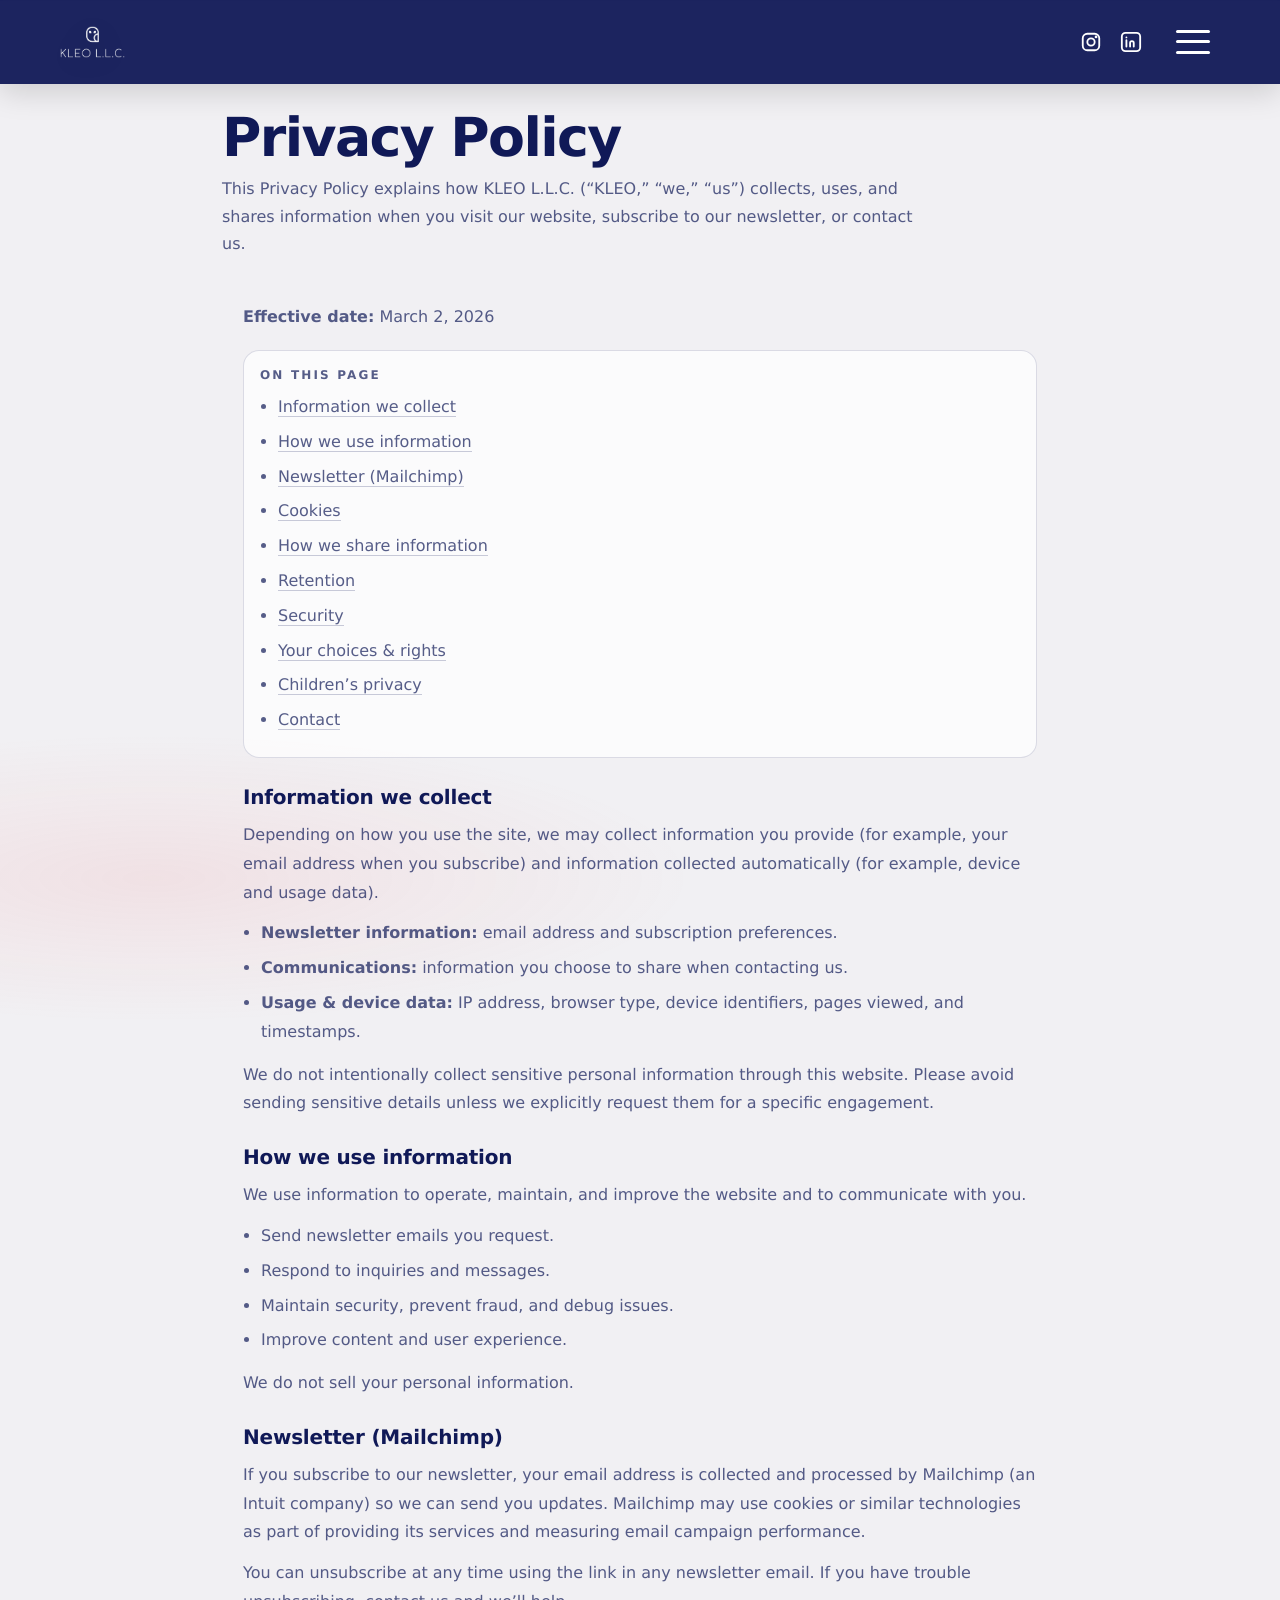
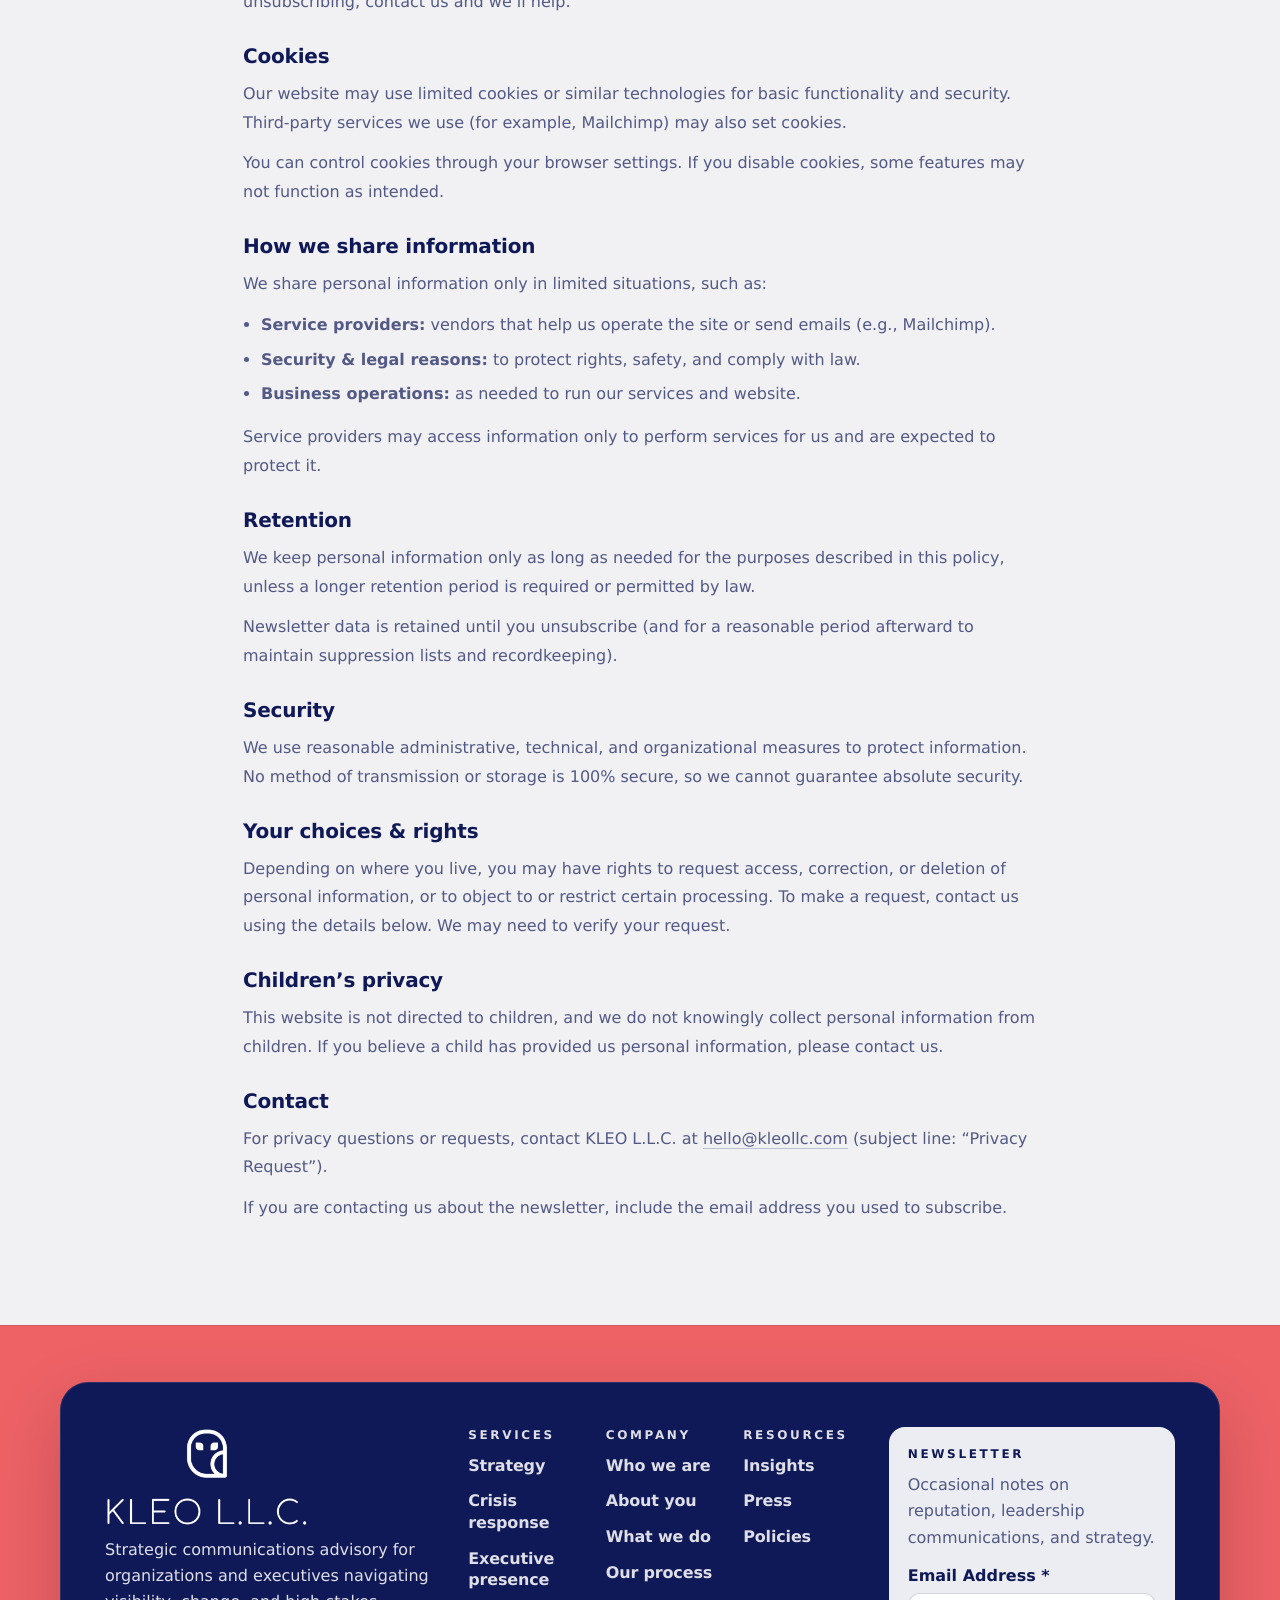
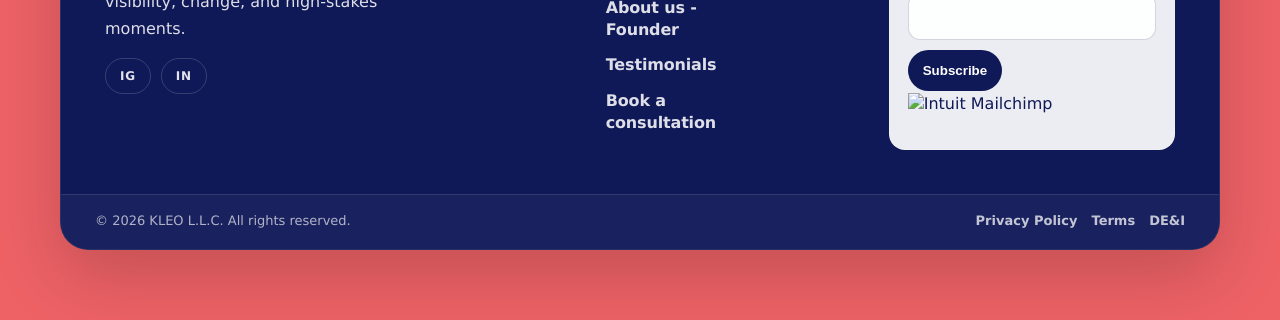
==== privacy-policy.html @ e2e744b9 "amny updates" ====
<!doctype html>
  <html lang="en">
    <head>
      <meta charset="utf-8" />
      <meta name="viewport" content="width=device-width, initial-scale=1" />

      <title>KLEO L.L.C.</title>

      <!-- Favicon / Icons -->
      <link rel="icon" type="image/x-icon" href="./img/favicon.ico" />
      <link rel="icon" type="image/png" sizes="96x96" href="./img/favicon-96x96.png" />
      <link rel="icon" type="image/svg+xml" href="./img/favicon.svg" />
      <link rel="apple-touch-icon" sizes="180x180" href="./img/apple-touch-icon.png" />
      <link rel="manifest" href="./img/site.webmanifest" />

      <!-- Theme -->
      <meta name="theme-color" content="#101957" />
      <meta name="apple-mobile-web-app-capable" content="yes" />
      <meta name="apple-mobile-web-app-status-bar-style" content="black-translucent" />

      <link rel="stylesheet" href="styles.css" />
    </head>

    <body class="legalPage">
      <a class="skip" href="#content">Skip to content</a>

      <!-- Top Bar -->
      <header class="siteHeader">
        <div class="container">
          <div class="bar">
            <!-- Left: Logo -->
            <a class="brand" href="#content" aria-label="Home">
              <img
                id="brandLogo"
                src="./img/logo-kleo-llc-wb.png"
                data-logo-top="./img/logo-kleo-llc-wb.png"
                data-logo-scrolled="./img/logo-kleo-llc-bw.png"
                alt="KLEO L.L.C."
                class="brandLogo"
              />
            </a>

            <!-- Right side -->
            <div class="headerRight">
              <!-- Social Icons -->
              <div class="socialIcons">
                <a
                  href="https://www.instagram.com/kleollc/"
                  target="_blank"
                  rel="noopener"
                  aria-label="Instagram"
                >
                  <svg viewBox="0 0 24 24" fill="none">
                    <rect x="3" y="3" width="18" height="18" rx="5" stroke="currentColor" stroke-width="2" />
                    <circle cx="12" cy="12" r="4" stroke="currentColor" stroke-width="2" />
                    <circle cx="17.5" cy="6.5" r="1.5" fill="currentColor" />
                  </svg>
                </a>

                <a
                  href="https://www.linkedin.com/in/vasiepapadopoulos"
                  target="_blank"
                  rel="noopener"
                  aria-label="LinkedIn"
                >
                  <svg viewBox="0 0 24 24" fill="none">
                    <rect x="2" y="2" width="20" height="20" rx="4" stroke="currentColor" stroke-width="2" />
                    <path
                      d="M7 10v7M7 7v.01M11 17v-4a2 2 0 014 0v4"
                      stroke="currentColor"
                      stroke-width="2"
                      stroke-linecap="round"
                      stroke-linejoin="round"
                    />
                  </svg>
                </a>
              </div>

              <!-- Hamburger -->
              <button
                class="menuBtn"
                id="openMenu"
                aria-label="Open menu"
                aria-haspopup="dialog"
                aria-controls="menuOverlay"
                aria-expanded="false"
              >
                <span class="burger" aria-hidden="true">
                  <span></span><span></span><span></span>
                </span>
              </button>
            </div>
          </div>
        </div>
      </header>

      <!-- Overlay Menu -->
      <div class="overlay" id="menuOverlay" role="dialog" aria-modal="true" aria-label="Menu">
        <div class="panel">
          <div class="panelTop">
            <div class="panelLabel">Navigate</div>
            <button class="closeBtn" id="closeMenu" aria-label="Close menu">&times;</button>
          </div>

          <nav class="menuGrid" aria-label="Overlay navigation">
            <a href="./index.html#who-we-are"><span>Who we are</span><span class="meta">01</span></a>
            <a href="./index.html#about-you"><span>About you</span><span class="meta">02</span></a>
            <a href="./index.html#what-we-do"><span>What we do</span><span class="meta">03</span></a>
            <a href="./index.html#our-process"><span>Our process</span><span class="meta">04</span></a>
            <a href="./index.html#about-us-founder"><span>About us - Founder</span><span class="meta">05</span></a>
            <a href="./index.html#testimonials"><span>Testimonials</span><span class="meta">06</span></a>
          </nav>
          <div class="menuLegal">
  <a href="./privacy-policy.html">Privacy Policy</a>
  <a href="./terms-of-service.html">Terms of Service</a>
</div>
        </div>
      </div>

      <main id="content">

<!-- =========================
     PRIVACY POLICY (drop-in section)
     Add this anywhere inside <main id="content">, ideally before </main>.
     Then set footer link to: href="#privacy"
     ========================= -->

<section class="band bandAlt" id="privacy" aria-label="Privacy Policy">
  <div class="container">
    <div class="bandHead">
      <div class="bandNum"></div>
      <div class="bandTitle">
        <h2>Privacy Policy</h2>
        <p>
          This Privacy Policy explains how KLEO L.L.C. (“KLEO,” “we,” “us”) collects, uses, and shares information
          when you visit our website, subscribe to our newsletter, or contact us.
        </p>
      </div>
    </div>

    <article class="policyPage" aria-label="Privacy Policy content">
      <p class="policyMeta">
        <strong>Effective date:</strong> <span id="privacyEffectiveDate">March 2, 2026</span>
      </p>

      <nav class="policyToc" aria-label="Privacy policy table of contents">
        <div class="pill">On this page</div>
        <ul>
          <li><a class="quietLink" href="#privacy-collect">Information we collect</a></li>
          <li><a class="quietLink" href="#privacy-use">How we use information</a></li>
          <li><a class="quietLink" href="#privacy-newsletter">Newsletter (Mailchimp)</a></li>
          <li><a class="quietLink" href="#privacy-cookies">Cookies</a></li>
          <li><a class="quietLink" href="#privacy-sharing">How we share information</a></li>
          <li><a class="quietLink" href="#privacy-retention">Retention</a></li>
          <li><a class="quietLink" href="#privacy-security">Security</a></li>
          <li><a class="quietLink" href="#privacy-rights">Your choices &amp; rights</a></li>
          <li><a class="quietLink" href="#privacy-children">Children’s privacy</a></li>
          <li><a class="quietLink" href="#privacy-contact">Contact</a></li>
        </ul>
      </nav>

      <h3 id="privacy-collect">Information we collect</h3>
      <p>
        Depending on how you use the site, we may collect information you provide (for example, your email address
        when you subscribe) and information collected automatically (for example, device and usage data).
      </p>
      <ul>
        <li><strong>Newsletter information:</strong> email address and subscription preferences.</li>
        <li><strong>Communications:</strong> information you choose to share when contacting us.</li>
        <li><strong>Usage &amp; device data:</strong> IP address, browser type, device identifiers, pages viewed, and timestamps.</li>
      </ul>
      <p>
        We do not intentionally collect sensitive personal information through this website. Please avoid sending
        sensitive details unless we explicitly request them for a specific engagement.
      </p>

      <h3 id="privacy-use">How we use information</h3>
      <p>We use information to operate, maintain, and improve the website and to communicate with you.</p>
      <ul>
        <li>Send newsletter emails you request.</li>
        <li>Respond to inquiries and messages.</li>
        <li>Maintain security, prevent fraud, and debug issues.</li>
        <li>Improve content and user experience.</li>
      </ul>
      <p>We do not sell your personal information.</p>

      <h3 id="privacy-newsletter">Newsletter (Mailchimp)</h3>
      <p>
        If you subscribe to our newsletter, your email address is collected and processed by Mailchimp (an Intuit company)
        so we can send you updates. Mailchimp may use cookies or similar technologies as part of providing its services
        and measuring email campaign performance.
      </p>
      <p>
        You can unsubscribe at any time using the link in any newsletter email. If you have trouble unsubscribing,
        contact us and we’ll help.
      </p>

      <h3 id="privacy-cookies">Cookies</h3>
      <p>
        Our website may use limited cookies or similar technologies for basic functionality and security. Third-party
        services we use (for example, Mailchimp) may also set cookies.
      </p>
      <p>
        You can control cookies through your browser settings. If you disable cookies, some features may not function
        as intended.
      </p>

      <h3 id="privacy-sharing">How we share information</h3>
      <p>We share personal information only in limited situations, such as:</p>
      <ul>
        <li><strong>Service providers:</strong> vendors that help us operate the site or send emails (e.g., Mailchimp).</li>
        <li><strong>Security &amp; legal reasons:</strong> to protect rights, safety, and comply with law.</li>
        <li><strong>Business operations:</strong> as needed to run our services and website.</li>
      </ul>
      <p>
        Service providers may access information only to perform services for us and are expected to protect it.
      </p>

      <h3 id="privacy-retention">Retention</h3>
      <p>
        We keep personal information only as long as needed for the purposes described in this policy, unless a longer
        retention period is required or permitted by law.
      </p>
      <p>
        Newsletter data is retained until you unsubscribe (and for a reasonable period afterward to maintain suppression
        lists and recordkeeping).
      </p>

      <h3 id="privacy-security">Security</h3>
      <p>
        We use reasonable administrative, technical, and organizational measures to protect information. No method of
        transmission or storage is 100% secure, so we cannot guarantee absolute security.
      </p>

      <h3 id="privacy-rights">Your choices &amp; rights</h3>
      <p>
        Depending on where you live, you may have rights to request access, correction, or deletion of personal
        information, or to object to or restrict certain processing. To make a request, contact us using the details
        below. We may need to verify your request.
      </p>

      <h3 id="privacy-children">Children’s privacy</h3>
      <p>
        This website is not directed to children, and we do not knowingly collect personal information from children.
        If you believe a child has provided us personal information, please contact us.
      </p>

      <h3 id="privacy-contact">Contact</h3>
      <p>
        For privacy questions or requests, contact KLEO L.L.C. at
        <a class="quietLink" href="mailto:hello@kleollc.com">hello@kleollc.com</a>
        (subject line: “Privacy Request”).
      </p>
      <p>
        If you are contacting us about the newsletter, include the email address you used to subscribe.
      </p>
    </article>
  </div>
</section>
      </main>

     <footer class="siteFooter siteFooterNew" aria-label="Footer">
    <div class="container footerShell">
      <div class="footerTop">
        <!-- Brand / About -->
        <div class="footerBrand">
          <div class="footerMark">
            <img style="max-height: 100px;" src="./img/logo-kleo-llc-wb.png">
          </div>
          <p class="footerAbout">
            Strategic communications advisory for organizations and executives navigating visibility, change,
            and high-stakes moments.
          </p>

          <div class="footerSocial" aria-label="Social links">
            <a href="https://www.instagram.com/kleollc/" target="_blank" rel="noopener" aria-label="Instagram">
              IG
            </a>
            <a href="https://www.linkedin.com/in/vasiepapadopoulos" target="_blank" rel="noopener" aria-label="LinkedIn">
              IN
            </a>
          </div>
        </div>

        <!-- Link columns -->
        <nav class="footerCols" aria-label="Footer navigation">
          <div class="footerCol">
            <div class="footerColTitle">Services</div>
            <a href="#what-we-do">Strategy</a>
            <a href="#what-we-do">Crisis response</a>
            <a href="#what-we-do">Executive presence</a>
          </div>

          <div class="footerCol">
            <div class="footerColTitle">Company</div>
            <a href="#who-we-are">Who we are</a>
            <a href="#about-you">About you</a>
            <a href="#what-we-do">What we do</a>
            <a href="#our-process">Our process</a>
            <a href="#about-us-founder">About us - Founder</a>
            <a href="#testimonials">Testimonials</a>
            <a href="#book-a-consultation">Book a consultation</a>
          </div>

          <div class="footerCol">
            <div class="footerColTitle">Resources</div>
            <a href="#">Insights</a>
            <a href="#">Press</a>
            <a href="#">Policies</a>
          </div>
        </nav>

        <!-- Newsletter -->
        <div class="footerNewsletter">
          <div class="footerColTitle">Newsletter</div>
          <p class="footerAbout">
            Occasional notes on reputation, leadership communications, and strategy.
          </p>

          <div class="newsletterEmbed">
            <!-- Paste your Mailchimp embed form RIGHT HERE -->
            <!-- MAILCHIMP EMBED START -->
            <div id="mc_embed_shell">
        <link href="//cdn-images.mailchimp.com/embedcode/classic-061523.css" rel="stylesheet" type="text/css">
    <style type="text/css">
          #mc_embed_signup{background:#fff; clear:left; font:14px Helvetica,Arial,sans-serif; width: px;}
          /* Add your own Mailchimp form style overrides in your site stylesheet or in this style block.
            We recommend moving this block and the preceding CSS link to the HEAD of your HTML file. */
  </style>
  <div id="mc_embed_signup">
      <form action="https://aliveshoes.us1.list-manage.com/subscribe/post?u=969376007f9e0128163c1e479&amp;id=ffd4c5ef5f&amp;f_id=00dae3e4f0" method="post" id="mc-embedded-subscribe-form" name="mc-embedded-subscribe-form" class="validate" target="_self" novalidate="">
          <div id="mc_embed_signup_scroll">
              <div class="indicates-required"><span class="asterisk">*</span> indicates required</div>
              <div class="mc-field-group"><label for="mce-EMAIL">Email Address <span class="asterisk">*</span></label><input type="email" name="EMAIL" class="required email" id="mce-EMAIL" required="" value=""></div>
          <div id="mce-responses" class="clear foot">
              <div class="response" id="mce-error-response" style="display: none;"></div>
              <div class="response" id="mce-success-response" style="display: none;"></div>
          </div>
      <div aria-hidden="true" style="position: absolute; left: -5000px;">
          /* real people should not fill this in and expect good things - do not remove this or risk form bot signups */
          <input type="text" name="b_969376007f9e0128163c1e479_ffd4c5ef5f" tabindex="-1" value="">
      </div>
          <div class="optionalParent">
              <div class="clear foot">
                  <input type="submit" name="subscribe" id="mc-embedded-subscribe" class="button" value="Subscribe">
                  <p style="margin: 0px auto;"><a href="http://eepurl.com/jkFGnA" title="Mailchimp - email marketing made easy and fun"><span style="display: inline-block; background-color: transparent; border-radius: 4px;"><img class="refferal_badge" src="https://digitalasset.intuit.com/render/content/dam/intuit/mc-fe/en_us/images/intuit-mc-rewards-text-dark.svg" alt="Intuit Mailchimp" style="width: 220px; height: 40px; display: flex; padding: 2px 0px; justify-content: center; align-items: center;"></span></a></p>
              </div>
          </div>
      </div>
  </form>
  </div>
  </div>

            <!-- MAILCHIMP EMBED END -->
          </div>
        </div>
      </div>

      <!-- Bottom bar -->
      <div class="footerBottom">
        <div>© <span id="year"></span> KLEO L.L.C. All rights reserved.</div>

        <div class="footerBottomLinks" aria-label="Legal links">
          <a href="#">Privacy Policy</a>
          <a href="#">Terms</a>
          <a href="#">DE&amp;I</a>
        </div>
      </div>
    </div>
  </footer>

      <script src="script.js"></script>
    </body>
  </html>
---- styles.css ----
/* ======================================================
   KLEO — styles.css (fresh consolidated)
   ====================================================== */

/* ======================================================
   1) Design tokens / globals
   ====================================================== */

:root{
  --bg: #F9F8F8;
  --fg: #111111;
  --muted: rgba(16, 25, 87, .70);
  --hairline: rgba(16, 25, 87, .14);

  --accent: #EE6266;
  --ink: #101957;

  --max: 1160px;

  --gutter: clamp(18px, 5vw, 54px);
  --bandPadY: clamp(56px, 7vw, 120px);
  --heroPadY: clamp(68px, 9vw, 140px);

  --radius: 16px;
  --shadow: 0 18px 55px rgba(16,25,87,.10);
  --ease: cubic-bezier(.2,.9,.2,1);
}

*{ box-sizing:border-box; }
html, body { height:100%; }
html {
  scroll-behavior: smooth;
}

body{
  margin:0;
  background:var(--bg);
  color:var(--ink);
  font-family: Inter, system-ui, -apple-system, Segoe UI, Roboto, Arial, sans-serif;
  line-height:1.35;
  text-rendering: geometricPrecision;
}

/* Media / type defaults */
img{ max-width:100%; height:auto; display:block; }
a{ color:inherit; text-decoration:none; }
code{ font-family: ui-monospace, SFMono-Regular, Menlo, Monaco, Consolas, "Liberation Mono", "Courier New", monospace; }

/* Focus ring */
a:focus-visible, button:focus-visible{
  outline: 3px solid rgba(238, 98, 102, .55);
  outline-offset: 3px;
  border-radius: 12px;
}

.container{
  width:min(var(--max), 100% - (var(--gutter) * 2));
  margin-inline:auto;
}

/* Accessibility: skip link */
.skip{
  position:absolute; left:-999px; top:0;
  padding:10px 12px;
  background:var(--ink);
  color:#fff;
  border-radius:12px;
  z-index: 9999;
}
.skip:focus{ left: var(--gutter); top: var(--gutter); }

/* Page spacing safety */
body{ padding-top: 0 !important; }
main{ padding-top: 0 !important; }

/* ======================================================
   2) Header (transparent over hero → black on scroll)
   ====================================================== */

.siteHeader{
  position: fixed;
  top: 0;
  left: 0;
  width: 100%;
  z-index: 1000;

  background: rgba(0,0,0,0); /* fully transparent */
  backdrop-filter: none;
  -webkit-backdrop-filter: none;

  transition: background .3s ease, backdrop-filter .3s ease, box-shadow .3s ease;
}

.siteHeader.isScrolled{
  background: rgba(238,98,102,0.92);   /* slightly opaque */
  backdrop-filter: blur(8px);     /* subtle glass effect */
  -webkit-backdrop-filter: blur(8px);

  box-shadow: 0 8px 30px rgba(0,0,0,.25);
}

.siteHeader.isBlue {
  background: rgba(16,25,87,0.95); /* your ink blue */
  backdrop-filter: blur(6px);
  -webkit-backdrop-filter: blur(6px);
}

.siteHeader.isScrolled {
  background: rgba(238,98,102,0.92); /* coral */
}

.bar{
  display:flex;
  align-items:center;
  justify-content:space-between;
  gap:16px;
  padding: 20px 0;
  transition: padding .25s ease;
}
.siteHeader.isScrolled .bar{ padding: 14px 0; }

.brand{ display:flex; align-items:center; }

.brandLogo{
  height: 28px;
  width:auto;
  display:block;
  opacity:.95;
  transition: transform .2s ease, opacity .2s ease;
  filter: drop-shadow(0 6px 16px rgba(0,0,0,.35));
}
.brand:hover .brandLogo{ transform: scale(1.04); opacity:1; }

@media (min-width: 920px){
  .brandLogo{ height: 32px; }
}

.headerRight{
  display:flex;
  align-items:center;
  gap:24px;
}

.socialIcons{
  display:flex;
  align-items:center;
  gap:18px;
}
.socialIcons a{
  color:#fff;
  width:22px; height:22px;
  display:flex;
  align-items:center;
  justify-content:center;
  transition: opacity .2s ease, transform .2s ease;
}
.socialIcons svg{ width:100%; height:100%; }
.socialIcons a:hover{ opacity:.6; transform: translateY(-2px); }

.menuBtn{
  background:transparent;
  border:none;
  padding:10px;
  cursor:pointer;
  display:flex;
  align-items:center;
  justify-content:center;
}

.burger{
  width:34px;
  height:24px;
  position:relative;
}
.burger span{
  position:absolute;
  left:0;
  width:100%;
  height:3px;
  background:#fff;
  border-radius:3px;
  transition: all .3s ease;
}
.burger span:nth-child(1){ top:0; }
.burger span:nth-child(2){ top:10px; }
.burger span:nth-child(3){ bottom:0; }
.siteHeader.isScrolled .burger span{ background:#fff !important; }

/* Prevent any inner background bar appearing */
.siteHeader .container,
.siteHeader .bar{
  background: transparent !important;
}

/* ======================================================
   3) Overlay menu (full-screen + slide-in panel)
   ====================================================== */

.overlay{
  position: fixed;
  inset:0;
  z-index:2000;
  background: rgba(0,0,0,.4);
  opacity:0;
  pointer-events:none;
  transition: opacity .3s ease;
}
.overlay.open{
  opacity:1;
  pointer-events:auto;
}

.panel{
  position:absolute;
  top:0; right:0;
  height:100%;
  width:min(420px, 90vw);

  background:#101957;
  color:#fff;
  padding: 60px 40px;

  transform: translateX(100%);
  transition: transform .35s cubic-bezier(.77,0,.18,1);

  display:flex;
  flex-direction:column;
  gap:30px;
}
.overlay.open .panel{ transform: translateX(0); }

.panelTop{
  display:flex;
  align-items:center;
  justify-content:space-between;
}
.panelLabel{
  font-size:12px;
  letter-spacing:.22em;
  text-transform:uppercase;
  color: #EE6266
}

.closeBtn{
  background:none;
  border:none;
  color:#fff;
  font-size:48px;
  line-height:1;
  cursor:pointer;
  padding:0;
  margin:0;
  transition: opacity .2s ease, transform .2s ease;
}
.closeBtn:hover{ opacity:.6; transform: scale(1.05); }

.menuGrid{
  display:flex;
  flex-direction:column;
  gap:28px;
}
.menuGrid a{
  display:flex;
  justify-content:space-between;
  align-items:baseline;

  color:#fff;
  font-size:28px;
  font-weight:600;
  transition: opacity .2s ease, transform .2s ease;
}
.menuGrid a:hover{ opacity:.6; transform: translateX(6px); }

.menuGrid .meta{
  font-size:12px;
  font-weight:700;
  letter-spacing:.18em;
  text-transform:uppercase;
  color: rgba(255,255,255,.70);
}

/* ======================================================
   4) Hero (full-frame photo)
   ====================================================== */

.heroPhoto{
  position:relative;
  height:100vh;
  width:100%;
  overflow:hidden;
}

.heroPhotoImg{
  position:absolute;
  inset:0;
  width:100%;
  height:100%;
  object-fit:cover;
}

.heroPhotoOverlay{
  position:absolute;
  inset:0;
  background: rgba(0,0,0,.25);
}

.heroPhotoContent{
  position:absolute;
  inset:0;
  display:flex;
  align-items:center;
  justify-content:center;
  z-index:2;
}

.heroLogo{
  width: min(80vw, 900px);
  height:auto;
  display:block;
}

.scrollCue{
  position:absolute;
  left:50%;
  bottom: clamp(18px, 4vw, 34px);
  transform: translateX(-50%);
  z-index:3;
  width:40px;
  height:52px;
  border:1px solid rgba(255,255,255,.35);
  border-radius:999px;
  display:grid;
  place-items:center;
  background: rgba(0,0,0,.12);
  backdrop-filter: blur(8px);
}
.scrollCue span{
  width:6px;
  height:10px;
  border-radius:999px;
  background: rgba(255,255,255,.75);
  animation: cue 1.4s ease-in-out infinite;
}
@keyframes cue{
  0%,100%{ transform: translateY(-6px); opacity:.65; }
  50%{ transform: translateY(6px); opacity:1; }
}

/* ======================================================
   5) Sections / bands / typography helpers
   ====================================================== */

.pill{
  font-size:12px;
  letter-spacing:.18em;
  text-transform:uppercase;
  color: rgba(16,25,87,.70);
  font-weight:800;
}

.band{
  padding: var(--bandPadY) 0;
  border-top: 1px solid var(--hairline);
  background: var(--bg);
}

.bandAlt{
  background:
    radial-gradient(900px 240px at 12% 30%, rgba(238,98,102,.10), transparent 60%),
    rgba(16,25,87,.03);
}

.bandInk{
  background: var(--ink);
  color:#fff;
}
.bandInk .bandNum,
.bandInk .pill,
.bandInk .bandTitle p,
.bandInk .cardBody p{ color: rgba(255,255,255,.78); }
.bandInk .bandTitle h2,
.bandInk .cardBody h3,
.bandInk a{ color:#fff; }
.bandInk .card{
  background: rgba(255,255,255,.06);
  border-color: rgba(255,255,255,.18);
}
.bandInk .cardMedia{ background: rgba(255,255,255,.10); }
.bandInk .quietLink{ border-bottom-color: rgba(255,255,255,.25); }
.bandInk .quietLink:hover{ border-bottom-color: rgba(255,255,255,.55); }

.bandAccent{
  background: var(--accent);
  color: var(--ink);
}
.bandAccent .bandNum,
.bandAccent .pill,
.bandAccent .bandTitle p,
.bandAccent .cardBody p{ color: rgba(16,25,87,.78); }
.bandAccent .card{
  background: rgba(255,255,255,.66);
  border-color: rgba(16,25,87,.18);
}

.bandHead{
  display:grid;
  gap:14px;
  padding-bottom: clamp(18px, 3vw, 28px);
  border-bottom: 0;
}

.bandNum{
  font-size:12px;
  letter-spacing:.28em;
  text-transform:uppercase;
  color: var(--muted);
}

.bandTitle h2{ margin:0; }
.bandTitle p{
  margin: 10px 0 0;
  max-width: 70ch;
  color: var(--muted);
  font-size:16px;
  line-height:1.7;
}

.bandTitle > h2{
  font-size: clamp(34px, 4.2vw, 64px);
  line-height:1.02;
  letter-spacing:-.03em;
  color: var(--ink);
}
.bandTitle > h2 + h2{
  margin-top:12px;
  font-size: clamp(18px, 2.2vw, 28px);
  line-height:1.25;
  letter-spacing:-.02em;
  color: var(--muted);
}

/* ======================================================
   6) Cards / grids / links
   ====================================================== */

.grid{
  display:grid;
  gap: clamp(18px, 2.4vw, 28px);
}

.card{
  border:1px solid var(--hairline);
  border-radius: var(--radius);
  overflow:hidden;
  background: rgba(255,255,255,.70);
}

.cardMedia{
  aspect-ratio: 16 / 10;
  background: rgba(16,25,87,.06);
}
.cardMedia img{
  width:100%;
  height:100%;
  object-fit:cover;
  filter: saturate(.95) contrast(1.02);
}

.cardBody{
  padding: 20px 20px 22px;
  display:grid;
  gap:10px;
}
.cardBody h3{
  margin:0;
  font-size:18px;
  letter-spacing:-.01em;
  color: var(--ink);
}
.cardBody p{
  margin:0;
  color: var(--muted);
  line-height:1.65;
}

.textCard .cardBody{ padding:26px; }

.linkRow{
  margin-top:12px;
  display:flex;
  align-items:center;
  justify-content:space-between;
  gap:10px;
  font-weight:800;
  color: var(--ink);
}

.quietLink{
  color:inherit;
  border-bottom: 1px solid rgba(16,25,87,.22);
}
.quietLink:hover{ border-bottom-color: rgba(238,98,102,.85); }

/* ======================================================
   7) Horizontal strips (Services/Testimonial carousels)
   ====================================================== */

.strip{
  display:flex;
  gap: clamp(16px, 2.2vw, 24px);
  overflow:auto;
  padding: 6px 2px 14px;
  scroll-snap-type: x mandatory;
  -webkit-overflow-scrolling: touch;
}
.strip::-webkit-scrollbar{ height:10px; }
.strip::-webkit-scrollbar-thumb{ background: rgba(16,25,87,.20); border-radius:999px; }

.shot{
  flex: 0 0 min(84vw, 560px);
  scroll-snap-align:start;
  border:1px solid var(--hairline);
  border-radius:18px;
  overflow:hidden;
  background: rgba(255,255,255,.70);
}

/* ======================================================
   8) About-you “serve” blocks
   ====================================================== */

.serveBig{
  margin-top:22px;
  display:grid;
  gap:0;
  border-top: 1px solid rgba(16,25,87,.14);
}
.serveBigItem{
  display:grid;
  grid-template-columns: 60px 1fr;
  gap:22px;
  padding: 28px 0;
  border-bottom: 1px solid rgba(16,25,87,.14);
}
.serveBigNum{
  font-size:12px;
  font-weight:800;
  letter-spacing:.22em;
  color: var(--accent);
  padding-top:12px;
}
.serveBigText{
  font-size: clamp(20px, 2vw, 30px);
  font-weight:700;
  letter-spacing:-.02em;
  line-height:1.15;
  color: var(--ink);
  max-width:34ch;
}

/* ======================================================
   9) Image divider (full-bleed ~ 1 inch)
   ====================================================== */

.imageDivider{
  width:100%;
  height:96px;
  overflow:hidden;
  margin:0;
}
.imageDivider img{
  width:100%;
  height:100%;
  object-fit:cover;
  object-position:center;
  display:block;
}

/* ======================================================
   10) Services: pill tags + split layout
   ====================================================== */

.pillList{
  margin-top:18px;
  display:flex;
  flex-wrap:wrap;
  gap:12px;
}
.pillTag{
  display:inline-flex;
  align-items:center;
  justify-content:center;
  padding:10px 14px;
  border-radius:999px;
  font-size:13px;
  font-weight:700;
  letter-spacing:.02em;
  line-height:1;
  border:1px solid rgba(238,98,102,.55);
  background: rgba(255,255,255,.55);
  color: var(--ink);
  white-space: nowrap;
}
.pillTag:hover{ border-color: rgba(16,25,87,.16); }

@media (max-width: 640px){
  .pillTag{
    white-space: normal;
    line-height:1.3;
    text-align:center;
  }
}

.servicesSplit{
  display:grid;
  gap:28px;
  align-items:start;
  margin-top:18px;
}

/* Mobile: stack */
@media (max-width: 899px){
  .servicesSplit{ grid-template-columns: 1fr; }
  .servicesLeft{ position: static; }
}

/* Desktop: 1/3 + 2/3 */
@media (min-width: 900px){
  .servicesSplit{
    grid-template-columns: 1fr 2fr;
    gap:34px;
  }
  .servicesLeft{
    position: sticky;
    top:110px;
    align-self:start;
  }
}
.servicesTitle{
  font-size: inherit;
  line-height: inherit;
  letter-spacing: inherit;
}

/* Services: stop carousel once split layout begins */
@media (min-width: 900px){
  #what-we-do .strip{
    overflow: visible;
    scroll-snap-type: none;
  }
  #what-we-do .strip .shot{
    flex: 1 1 0;
    min-width: 0;
  }
}

/* ======================================================
   11) Founder card
   ====================================================== */

.founderCard{
  border:1px solid var(--hairline);
  border-radius: var(--radius);
  overflow:hidden;
  background: rgba(255,255,255,.70);
  display:grid;
}

.founderMedia{
  aspect-ratio: 4 / 3;
  background: rgba(16,25,87,.06);
}
.founderMedia img{
  width:100%;
  height:100%;
  object-fit:cover;
}

.founderBody{
  padding:26px;
  display:grid;
  gap:12px;
}
.founderName{
  margin:0;
  font-size:22px;
  letter-spacing:-.02em;
  color: var(--ink);
}
.founderBio{
  margin:0;
  color: var(--muted);
  line-height:1.7;
  max-width:70ch;
}
.founderPills{ margin-top:4px; }
.founderLinks{
  margin-top:8px;
  display:flex;
  gap:10px;
  flex-wrap:wrap;
  align-items:center;
  font-weight:800;
  color: var(--ink);
}

/* Desktop: media left, text right */
@media (min-width: 920px){
  .founderCard{
    grid-template-columns: 1fr 1.3fr;
    align-items:stretch;
  }
  .founderMedia{ aspect-ratio: auto; min-height: 100%; }
}

/* ======================================================
   12) Testimonials (responsive + arrows)
   ====================================================== */

#testimonials{
  background: var(--ink);
}
#testimonials .bandNum,
#testimonials h2{
  color: var(--accent);
}
#testimonials .bandTitle p{
  color: rgba(255,255,255,.78);
}

/* Card styling in dark section */
.tCard{ background: rgba(255,255,255,.92); }
.tQuote{
  margin:0;
  font-size:18px;
  line-height:1.7;
  color: rgba(16,25,87,.82);
}
.tMeta{
  margin-top:10px;
  padding-top:12px;
  border-top: 1px solid rgba(16,25,87,.12);
  display:grid;
  gap:2px;
}
.tName{
  font-weight:800;
  letter-spacing:-.01em;
  color: var(--ink);
}
.tRole{
  font-size:14px;
  color: var(--muted);
}

/* Wrapper with arrows */
.stripWrap{
  position:relative;
  display:grid;
  grid-template-columns: auto 1fr auto;
  gap:12px;
  align-items:center;
}

/* Buttons */
.stripBtn{
  width:44px;
  height:44px;
  border-radius:999px;
  border: 1px solid rgba(255,255,255,.18);
  background: rgba(255,255,255,.10);
  cursor:pointer;
  display:grid;
  place-items:center;
  box-shadow: 0 10px 24px rgba(0,0,0,.18);
}
.stripBtn span{
  font-size:28px;
  line-height:1;
  color: #fff;
  transform: translateY(-1px);
}
.stripBtn:hover{ opacity:.88; }

/* Mobile arrows slightly smaller */
@media (max-width: 640px){
  .stripWrap{ grid-template-columns: 40px 1fr 40px; gap:8px; }
  .stripBtn{ width:40px; height:40px; }
}

/* Responsive width control for the testimonial carousel itself */
#testimonials .strip{
  overflow: hidden;              /* arrows are primary nav; swipe still works on touch */
  scroll-snap-type: x mandatory;
  padding: 6px 2px 14px;
}
#testimonials .shot{
  scroll-snap-align: start;
  flex: 0 0 100%;
  max-width: 100%;
}

/* Tablet: 2 per view */
@media (min-width: 640px){
  #testimonials .shot{
    flex: 0 0 calc(50% - 12px);
    max-width: calc(50% - 12px);
  }
}

/* Desktop: 3 per view */
@media (min-width: 920px){
  #testimonials .shot{
    flex: 0 0 calc(33.333% - 16px);
    max-width: calc(33.333% - 16px);
  }
}

/* ======================================================
   13) Footer (Astra-like panel + Mailchimp)
   ====================================================== */

.siteFooterNew{
  padding: 56px 0 70px;
  background: var(--accent);
  border-top: 1px solid var(--hairline);
}

.footerShell{
  background: var(--ink);
  color: rgba(255,255,255,.86);
  border: 1px solid rgba(255,255,255,.10);
  border-radius: 28px;
  overflow:hidden;
  box-shadow: 0 26px 70px rgba(0,0,0,.18);
}

.footerTop{
  padding: clamp(28px, 4vw, 44px);
  display:grid;
  gap:26px;
}

.footerMark{
  font-weight:900;
  letter-spacing:-.03em;
  font-size: clamp(26px, 3.2vw, 42px);
  color:#fff;
}

.footerAbout{
  margin:10px 0 0;
  max-width:44ch;
  line-height:1.65;
}

/* Social pills */
.footerSocial{
  margin-top:16px;
  display:flex;
  gap:10px;
  flex-wrap:wrap;
}
.footerSocial a{
  display:inline-flex;
  align-items:center;
  justify-content:center;
  height:36px;
  padding:0 14px;
  border-radius:999px;
  border: 1px solid rgba(255,255,255,.16);
  color: rgba(255,255,255,.88);
  font-weight:800;
  letter-spacing:.06em;
  font-size:12px;
  transition: opacity .2s ease, transform .2s ease, border-color .2s ease;
}
.footerSocial a:hover{
  opacity:.85;
  transform: translateY(-1px);
  border-color: rgba(255,255,255,.26);
}

.footerCols{
  display:grid;
  gap:18px;
}
.footerCol{
  display:grid;
  gap:10px;
  align-content:start;
}
.footerColTitle{
  font-size:12px;
  letter-spacing:.22em;
  text-transform:uppercase;
  font-weight:800;
}
.footerCol a{
  font-weight:650;
  letter-spacing:-.01em;
  padding:2px 0;
  transition: opacity .2s ease, transform .2s ease;
}
.footerCol a:hover{
  opacity:.70;
  transform: translateX(3px);
}

/* Newsletter box in footer */
.footerNewsletter{
  border: 1px solid rgba(255,255,255,.14);
  border-radius: var(--radius);
  background: rgba(255,255,255,.92);
  color: var(--ink);
  padding: 18px;
}

/* In the light newsletter box, treat these as dark text */
.footerNewsletter .footerColTitle{ color: var(--ink); }
.footerNewsletter .footerAbout{ color: var(--muted); }

/* Mailchimp embed containment */
.footerNewsletter .newsletterEmbed{
  margin-top:14px;
}

/* Neutralize Mailchimp layout quirks inside footer */
.footerNewsletter #mc_embed_shell{ all: unset; }
.footerNewsletter #mc_embed_signup{
  width:100% !important;
  max-width:none !important;
  margin:0 !important;
  padding:0 !important;
  background: transparent !important;
  clear: none !important;
  font: inherit !important;
}
.footerNewsletter form{
  margin:0 !important;
}

/* Hide Mailchimp “required” helper + referral badge (optional) */
.footerNewsletter .indicates-required{ display:none; }
.footerNewsletter .refferal_badge{ display:none; }

/* Labels */
.footerNewsletter label{
  display:block;
  margin: 10px 0 6px;
  font-weight: 700;
  color: var(--ink);
}

/* Inputs */
.footerNewsletter input[type="email"],
.footerNewsletter input[type="text"],
.footerNewsletter input[type="name"]{
  width:100% !important;
  max-width:100% !important;
  box-sizing:border-box;
  padding: 12px 14px !important;
  border-radius: 12px !important;
  border: 1px solid rgba(16,25,87,.18) !important;
  background: rgba(255,255,255,.90) !important;
  font: inherit !important;
  color: var(--ink) !important;
}

/* Submit */
.footerNewsletter input[type="submit"],
.footerNewsletter button{
  margin-top:10px !important;
  padding: 12px 14px !important;
  border-radius: 999px !important;
  border: 1px solid rgba(16,25,87,.18) !important;
  background: var(--ink) !important;
  color: #fff !important;
  font-weight: 900 !important;
  cursor:pointer;
}
.footerNewsletter input[type="submit"]:hover,
.footerNewsletter button:hover{ opacity:.90; }

/* Ensure Mailchimp response text is visible */
.footerNewsletter #mce-error-response,
.footerNewsletter #mce-success-response{
  color: var(--ink) !important;
}

/* Bottom bar */
.footerBottom{
  padding: 18px clamp(22px, 3.5vw, 34px);
  border-top: 1px solid rgba(255,255,255,.10);
  background: rgba(255,255,255,.04);

  display:flex;
  flex-wrap:wrap;
  gap:10px 18px;
  align-items:center;
  justify-content:space-between;

  font-size:13px;
  color: rgba(255,255,255,.66);
}
.footerBottomLinks{
  display:flex;
  flex-wrap:wrap;
  gap:14px;
}
.footerBottomLinks a{
  color: rgba(255,255,255,.74);
  font-weight:750;
}
.footerBottomLinks a:hover{ opacity:.78; }

/* Footer responsive grid */
@media (min-width: 920px){
  .footerTop{
    grid-template-columns: 1.15fr 1.35fr 1fr;
    align-items:start;
    gap:34px;
  }
  .footerCols{
    grid-template-columns: repeat(3, minmax(0, 1fr));
    gap:26px;
  }
}

/* ======================================================
   14) Responsive layout upgrades (site-wide)
   ====================================================== */

@media (min-width: 920px){
  .bandHead{
    grid-template-columns: 140px 1fr;
    align-items:start;
    gap:22px;
  }
  .bandNum{
    font-size:13px;
    padding-top:6px;
  }

  .grid{ grid-template-columns: repeat(3, 1fr); }

  /* On desktop, strips become a clean row by default,
     EXCEPT testimonial carousel (#tStrip). */
  .strip:not(#tStrip){
    overflow: visible;
    scroll-snap-type: none;
  }
  .strip:not(#tStrip) .shot{
    flex: 1 1 0;
    min-width: 0;
  }
}

@media (max-width: 640px){
  .serveBigItem{
    grid-template-columns: 42px 1fr;
    gap:14px;
    padding: 22px 0;
  }
  .serveBigText{
    font-size:20px;
    max-width:100%;
  }
}

/* Reduce motion */
@media (prefers-reduced-motion: reduce){
  *{
    scroll-behavior:auto !important;
    transition:none !important;
    animation:none !important;
  }
  .scrollCue span{ animation:none !important; }
}

/* ======================================================
   15) Per-section overrides (IDs)
   ====================================================== */

/* Who we are: accent background */
#who-we-are{ background: var(--accent); }
#who-we-are .bandNum{ color: var(--ink); }

/* About you: darker band number */
#about-you .bandNum{ color: var(--ink); }

/* What we do: ink background + accent number/title */
#what-we-do{ background: var(--ink); }
#what-we-do .servicesTitle,
#what-we-do .bandNum{ color: var(--accent); }
#what-we-do .bandTitle > h2{ color: var(--accent); }

/* ======================================================
   What we do: responsive 3-column grid (not a carousel)
   ====================================================== */

#what-we-do .strip{
  display: grid;
  grid-template-columns: 1fr;     /* mobile: 1 column */
  gap: clamp(16px, 2.2vw, 24px);

  overflow: visible;             /* kill horizontal scroll */
  scroll-snap-type: none;
  padding: 0;                    /* optional: cleaner spacing */
}

/* Make cards behave like normal grid items */
#what-we-do .shot{
  flex: initial;
  width: 100%;
  min-width: 0;
}

/* tablet: 2 columns */
@media (min-width: 640px){
  #what-we-do .strip{
    grid-template-columns: repeat(2, minmax(0, 1fr));
  }
}

/* desktop: 3 columns */
@media (min-width: 920px){
  #what-we-do .strip{
    grid-template-columns: repeat(3, minmax(0, 1fr));
  }
}

/* ======================================================
   What we do: center the cards (remove split offset)
   ====================================================== */

/* Let the right side span full width for this section */
#what-we-do .servicesRight{
  grid-column: 1 / -1;
}

/* Hide the empty left spacer column in this section */
#what-we-do .servicesLeft{
  display: none;
}

/* Keep the split wrapper from forcing awkward spacing */
#what-we-do .servicesSplit{
  grid-template-columns: 1fr;   /* single column */
}

#what-we-do .strip{
  max-width: 1160px;  /* or 980px if you want tighter */
  margin: 0 auto;
}
/* ======================================================
   Trusted / Client Logos (improved sizing)
   ====================================================== */

.trustedBlock{
  margin-top: clamp(50px, 7vw, 90px);
  padding-top: 36px;
  border-top: 0;
  position: relative;
}

/* Coral fade line */
.trustedBlock::before{
  content:"";
  position:absolute;
  left:0;
  right:0;
  top:0;
  height:2px;

  background: linear-gradient(
    90deg,
    transparent 0%,
    rgba(238,98,102,.65) 20%,
    rgba(238,98,102,.9) 50%,
    rgba(238,98,102,.65) 80%,
    transparent 100%
  );
}

.trustedTitle{
  font-size: clamp(18px, 2vw, 26px);
  font-weight: 800;
  letter-spacing: .18em;
  text-transform: uppercase;
  color: var(--ink);
  margin-bottom: 42px;
}

/* Grid layout */
.trustedGrid{
  display: grid;
  grid-template-columns: repeat(2, 1fr);
  gap: 40px 48px;
  align-items: center;
}

/* Logo wrapper behavior */
.trustedGrid img{
  width: 100%;
  max-height: 70px;        /* INCREASED from 42px */
  object-fit: contain;
  margin: 0 auto;

  filter: grayscale(100%) contrast(1.05);
  opacity: .85;

  transition: transform .25s ease, opacity .25s ease;
}

.trustedGrid img:hover{
  opacity: 1;
  transform: scale(1.06);
}

/* Tablet */
@media (min-width: 640px){
  .trustedGrid{
    grid-template-columns: repeat(3, 1fr);
  }

  .trustedGrid img{
    max-height: 80px;
  }
}

/* Desktop */
@media (min-width: 920px){
  .trustedGrid{
    grid-template-columns: repeat(4, 1fr);  /* 4 instead of 7 → bigger presence */
  }

  .trustedGrid img{
    max-height: 90px;
  }
}

section {
  scroll-margin-top: 50px; /* match header height */
}

/* ======================================================
   Policies: top-down stack (Privacy / Terms / DE&I)
   ====================================================== */
/* ======================================================
   Policy pages: standard top-down typography
   ====================================================== */

.policyPage{
  max-width: 78ch;
  margin: 18px auto 0;   /* centers horizontally */
  color: var(--ink);
}

.policyMeta{
  margin: 0 0 16px;
  color: var(--muted);
  line-height: 1.7;
}

.policyPage h3{
  margin: 26px 0 10px;
  font-size: 20px;
  letter-spacing: -0.01em;
  color: var(--ink);
}

.policyPage p{
  margin: 0 0 12px;
  color: var(--muted);
  line-height: 1.8;
  font-size: 16px;
}

.policyPage ul{
  margin: 10px 0 14px;
  padding-left: 18px;
  color: var(--muted);
  line-height: 1.8;
}

.policyPage li{
  margin: 6px 0;
}

/* Optional TOC */
.policyToc{
  margin: 18px 0 22px;
  padding: 16px 16px;
  border: 1px solid var(--hairline);
  border-radius: var(--radius);
  background: rgba(255,255,255,.70);
}

.policyToc ul{
  margin: 10px 0 0;
  padding-left: 18px;
}

.policyToc li{
  margin: 6px 0;
}

/* ======================================================
   Legal pages: force blue header at top
   ====================================================== */

body.legalPage .siteHeader{
  background: rgba(16,25,87,0.95);
  backdrop-filter: blur(6px);
  -webkit-backdrop-filter: blur(6px);
  box-shadow: 0 8px 30px rgba(0,0,0,.15);
}

/* Ensure burger + icons stay white */
body.legalPage .burger span{
  background:#fff;
}

/* Ensure burger + icons stay white */
body.legalPage .bandHead{
  padding-top: 20px;
}

/* ======================================================
   Overlay Menu – Legal Links
   ====================================================== */

.menuLegal{
  margin-top: auto;             /* pushes to bottom */
  padding-top: 40px;
  border-top: 1px solid rgba(255,255,255,.15);

  display: flex;
  gap: 18px;
  flex-wrap: wrap;

  font-size: 12px;
  letter-spacing: .08em;
  text-transform: uppercase;
}

.menuLegal a{
  color: rgba(255,255,255,.65);
  transition: opacity .2s ease, transform .2s ease;
}

.menuLegal a:hover{
  opacity: .85;
  transform: translateX(3px);
}
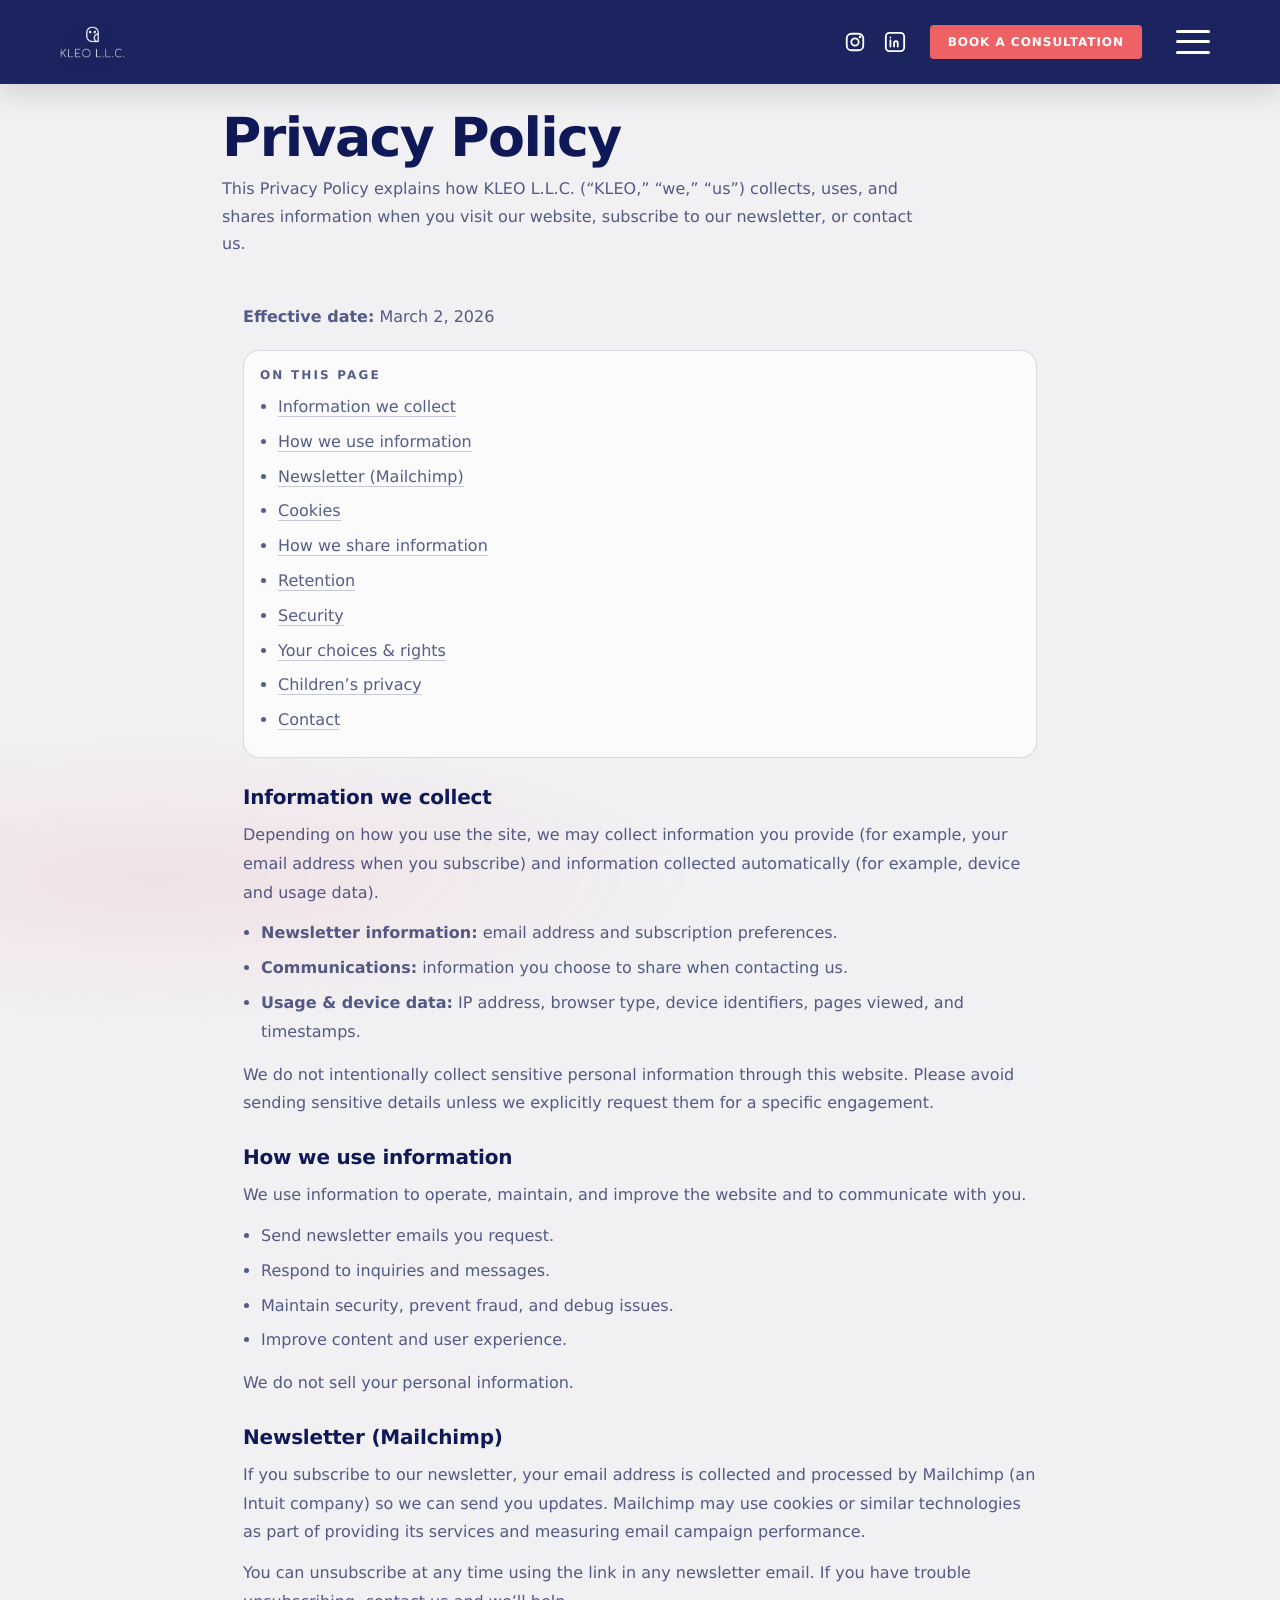
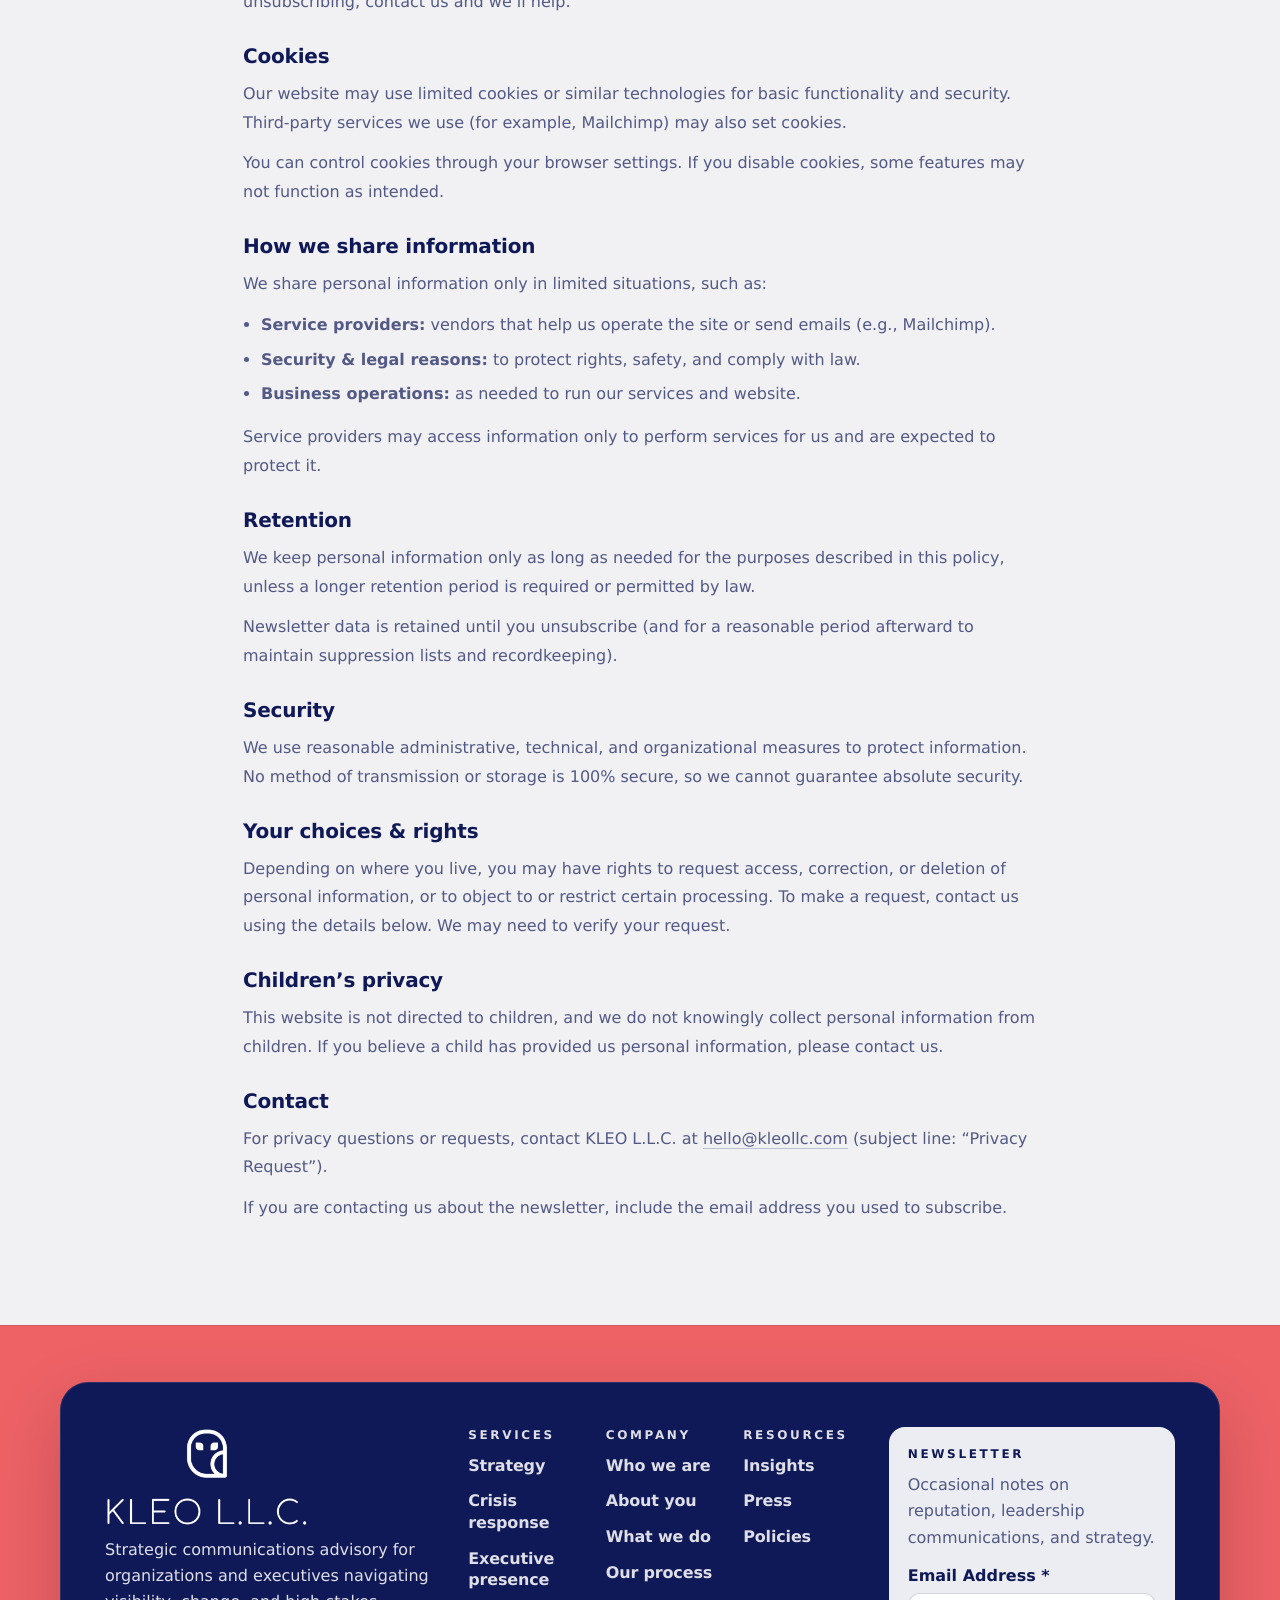
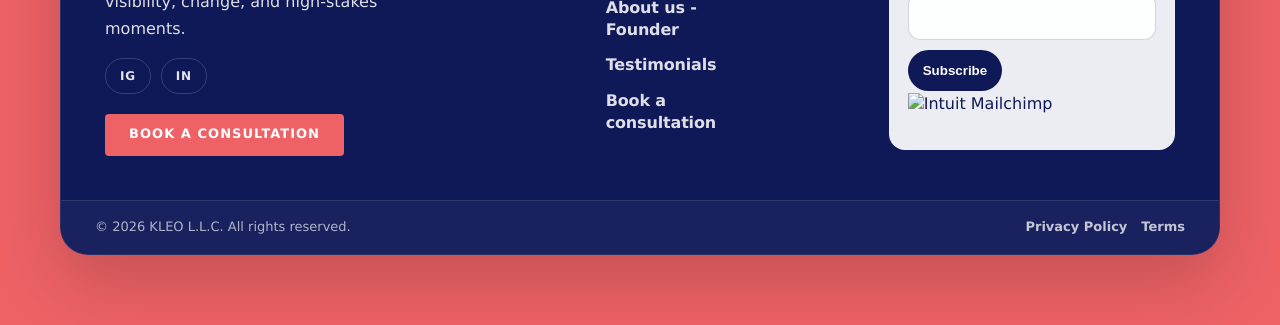
==== commit 3a4331b1: "Add consultation buttons to nav, menus, and footer; update testimonials; add LinkedIn CTA Co-Authore" ====
--- a/privacy-policy.html
+++ b/privacy-policy.html
@@ -76,6 +76,9 @@
                 </a>
               </div>
 
+              <!-- Book CTA -->
+              <a class="navConsultBtn" href="https://zcal.co/vasiepapadopoulos" target="_blank" rel="noopener">Book a consultation</a>
+
               <!-- Hamburger -->
               <button
                 class="menuBtn"
@@ -110,6 +113,8 @@
             <a href="./index.html#about-us-founder"><span>About us - Founder</span><span class="meta">05</span></a>
             <a href="./index.html#testimonials"><span>Testimonials</span><span class="meta">06</span></a>
           </nav>
+          <a class="menuConsultBtn" href="https://zcal.co/vasiepapadopoulos" target="_blank" rel="noopener">Book a consultation</a>
+
           <div class="menuLegal">
   <a href="./privacy-policy.html">Privacy Policy</a>
   <a href="./terms-of-service.html">Terms of Service</a>
@@ -280,6 +285,8 @@
               IN
             </a>
           </div>
+
+          <a class="footerConsultBtn" href="https://zcal.co/vasiepapadopoulos" target="_blank" rel="noopener">Book a consultation</a>
         </div>
 
         <!-- Link columns -->
@@ -299,7 +306,7 @@
             <a href="#our-process">Our process</a>
             <a href="#about-us-founder">About us - Founder</a>
             <a href="#testimonials">Testimonials</a>
-            <a href="#book-a-consultation">Book a consultation</a>
+            <a href="https://zcal.co/vasiepapadopoulos" target="_blank" rel="noopener">Book a consultation</a>
           </div>
 
           <div class="footerCol">
@@ -361,9 +368,9 @@
         <div>© <span id="year"></span> KLEO L.L.C. All rights reserved.</div>
 
         <div class="footerBottomLinks" aria-label="Legal links">
-          <a href="#">Privacy Policy</a>
-          <a href="#">Terms</a>
-          <a href="#">DE&amp;I</a>
+          <a href="./privacy-policy.html">Privacy Policy</a>
+          <a href="./terms-of-service.html#">Terms</a>
+        </div>
         </div>
       </div>
     </div>
--- a/styles.css
+++ b/styles.css
@@ -139,6 +139,30 @@
   display:flex;
   align-items:center;
   gap:24px;
+}
+
+.navConsultBtn{
+  display: inline-block;
+  padding: 9px 18px;
+  background: #ee6266;
+  color: #fff;
+  text-decoration: none;
+  font-size: 12px;
+  font-weight: 700;
+  letter-spacing: .08em;
+  text-transform: uppercase;
+  border-radius: 4px;
+  white-space: nowrap;
+  transition: opacity .2s ease, transform .2s ease;
+}
+.navConsultBtn:hover{
+  opacity: .85;
+  transform: translateY(-1px);
+}
+
+/* Hide on small screens to avoid crowding the nav */
+@media (max-width: 640px){
+  .navConsultBtn{ display: none; }
 }
 
 .socialIcons{
@@ -743,6 +767,29 @@
   display:grid;
   gap:2px;
 }
+
+.tCta{
+  margin-top: 32px;
+  text-align: center;
+}
+.tCtaBtn{
+  display: inline-block;
+  padding: 12px 28px;
+  border: 2px solid rgba(255,255,255,.5);
+  color: #fff;
+  text-decoration: none;
+  font-size: 13px;
+  font-weight: 700;
+  letter-spacing: .08em;
+  text-transform: uppercase;
+  border-radius: 4px;
+  transition: opacity .2s ease, transform .2s ease, border-color .2s ease;
+}
+.tCtaBtn:hover{
+  opacity: .85;
+  transform: translateY(-2px);
+  border-color: rgba(255,255,255,.8);
+}
 .tName{
   font-weight:800;
   letter-spacing:-.01em;
@@ -881,6 +928,25 @@
   border-color: rgba(255,255,255,.26);
 }
 
+.footerConsultBtn{
+  display: inline-block;
+  margin-top: 20px;
+  padding: 12px 24px;
+  background: #ee6266;
+  color: #fff;
+  text-decoration: none;
+  font-size: 13px;
+  font-weight: 700;
+  letter-spacing: .08em;
+  text-transform: uppercase;
+  border-radius: 4px;
+  transition: opacity .2s ease, transform .2s ease;
+}
+.footerConsultBtn:hover{
+  opacity: .85;
+  transform: translateY(-2px);
+}
+
 .footerCols{
   display:grid;
   gap:18px;
@@ -1331,6 +1397,23 @@
    Overlay Menu – Legal Links
    ====================================================== */
 
+.menuConsultBtn{
+  display: block;
+  margin-top: 32px;
+  padding: 14px 24px;
+  background: #ee6266;
+  color: #fff;
+  text-decoration: none;
+  font-size: 13px;
+  font-weight: 700;
+  letter-spacing: .08em;
+  text-transform: uppercase;
+  border-radius: 4px;
+  text-align: center;
+  transition: opacity .2s ease;
+}
+.menuConsultBtn:hover{ opacity: .85; }
+
 .menuLegal{
   margin-top: auto;             /* pushes to bottom */
   padding-top: 40px;
@@ -1350,6 +1433,114 @@
   transition: opacity .2s ease, transform .2s ease;
 }
 
+/* ── Timeline (Our process) ─────────────────────────────── */
+
+.timeline{
+  list-style: none;
+  margin: 0;
+  padding: 0;
+  display: flex;
+  flex-direction: column;
+  gap: 0;
+  position: relative;
+}
+
+/* vertical rule */
+.timeline::before{
+  content: '';
+  position: absolute;
+  top: 24px;
+  bottom: 24px;
+  left: 23px;
+  width: 2px;
+  background: rgba(0,0,0,.1);
+}
+
+.timelineStep{
+  display: flex;
+  align-items: flex-start;
+  gap: 28px;
+  padding: 28px 0;
+  position: relative;
+}
+
+.timelineStep + .timelineStep{
+  border-top: 1px solid rgba(0,0,0,.07);
+}
+
+.timelineMarker{
+  flex-shrink: 0;
+  width: 48px;
+  height: 48px;
+  border-radius: 50%;
+  background: var(--ink);
+  color: #fff;
+  display: flex;
+  align-items: center;
+  justify-content: center;
+  font-size: 13px;
+  font-weight: 700;
+  letter-spacing: .05em;
+  position: relative;
+  z-index: 1;
+}
+
+.timelineTitle{
+  font-size: clamp(1rem, 1.5vw, 1.2rem);
+  font-weight: 700;
+  margin: 0 0 6px;
+  color: var(--ink);
+}
+
+.timelineLabel{
+  margin: 0 0 8px;
+  font-size: 12px;
+  font-weight: 700;
+  letter-spacing: .1em;
+  text-transform: uppercase;
+  color: #ee6266;
+}
+
+.timelineDesc{
+  margin: 0 0 10px;
+  color: rgba(0,0,0,.6);
+  line-height: 1.6;
+}
+
+.timelineDesc:last-child{
+  margin-bottom: 0;
+}
+
+.bandSubtitle{
+  font-size: 20px !important;
+}
+
+.timelineCta{
+  margin-top: 48px;
+  text-align: center;
+}
+
+.btn{
+  display: inline-block;
+  padding: 14px 32px;
+  background: var(--ink);
+  color: #fff;
+  text-decoration: none;
+  font-size: 14px;
+  font-weight: 700;
+  letter-spacing: .08em;
+  text-transform: uppercase;
+  border-radius: 4px;
+  transition: opacity .2s ease, transform .2s ease;
+}
+
+.btn:hover{
+  opacity: .85;
+  transform: translateY(-2px);
+}
+
+/* ── end Timeline ───────────────────────────────────────── */
+
 .menuLegal a:hover{
   opacity: .85;
   transform: translateX(3px);
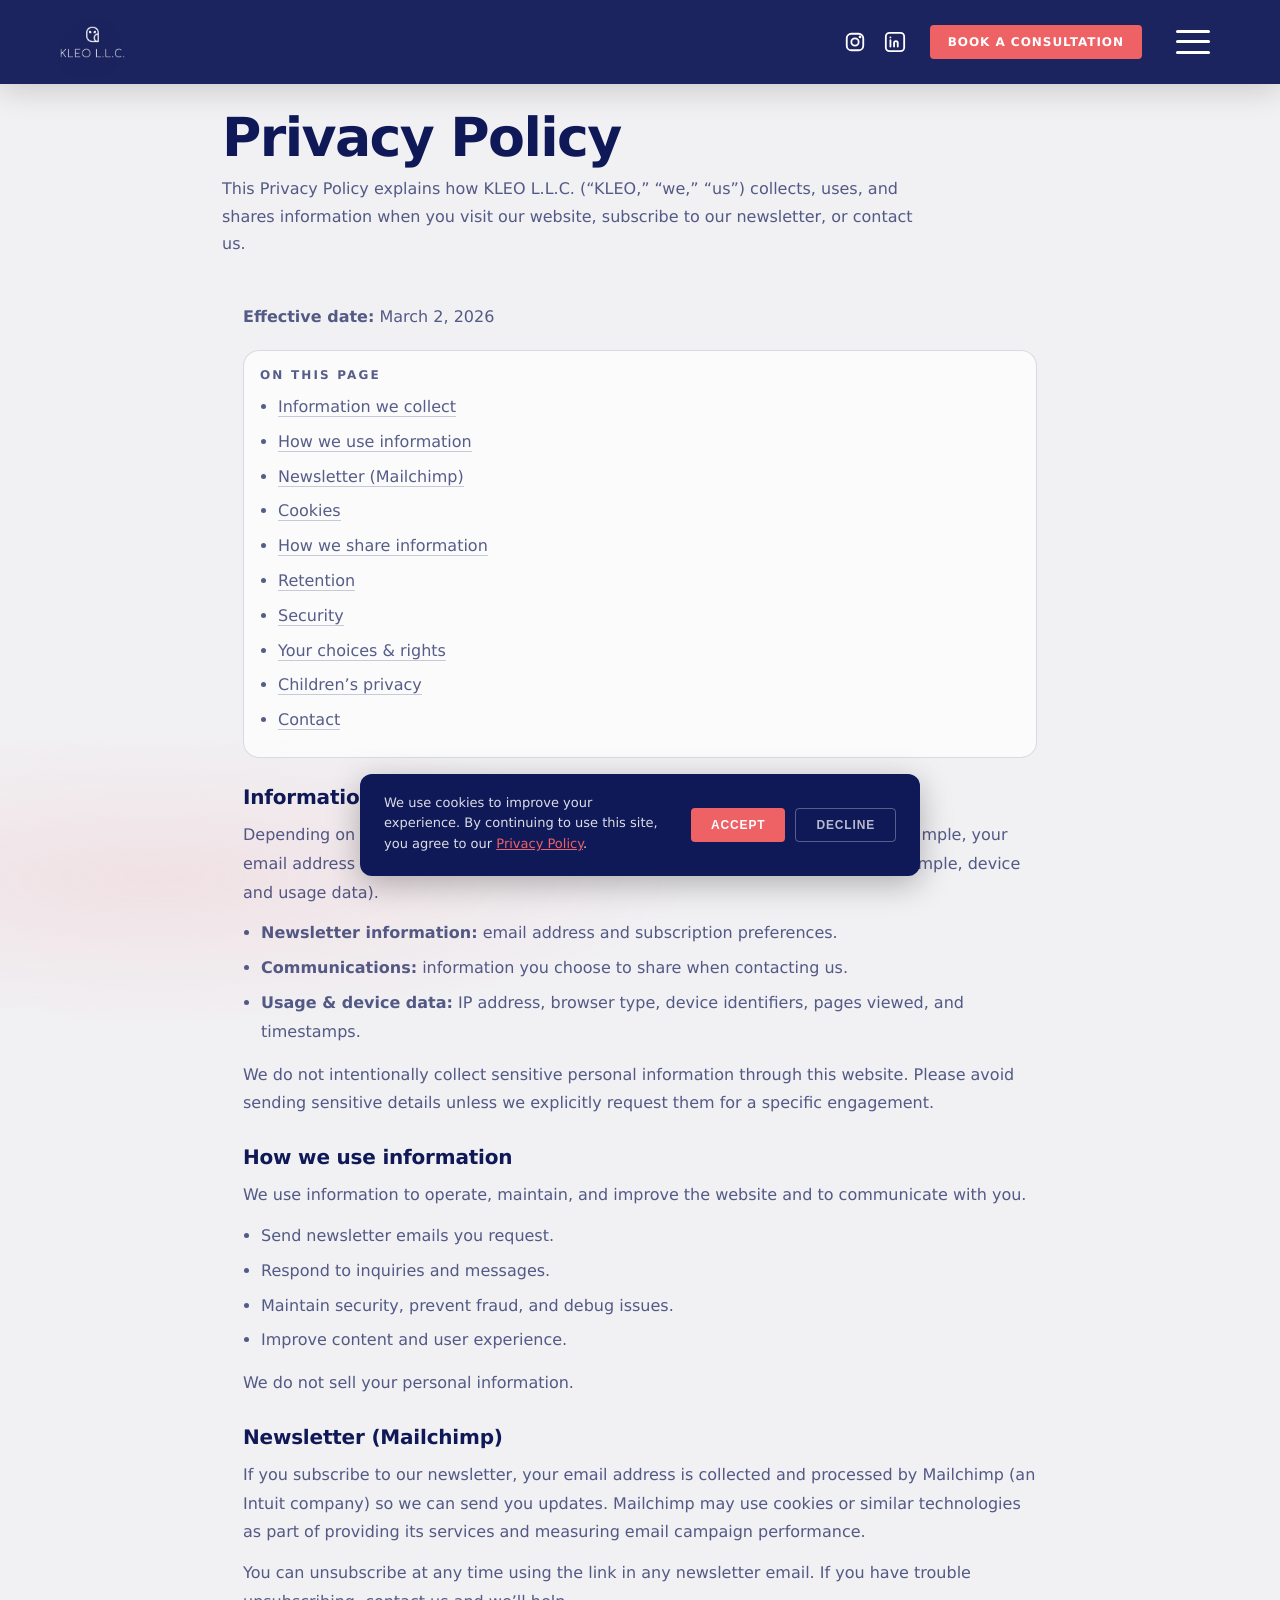
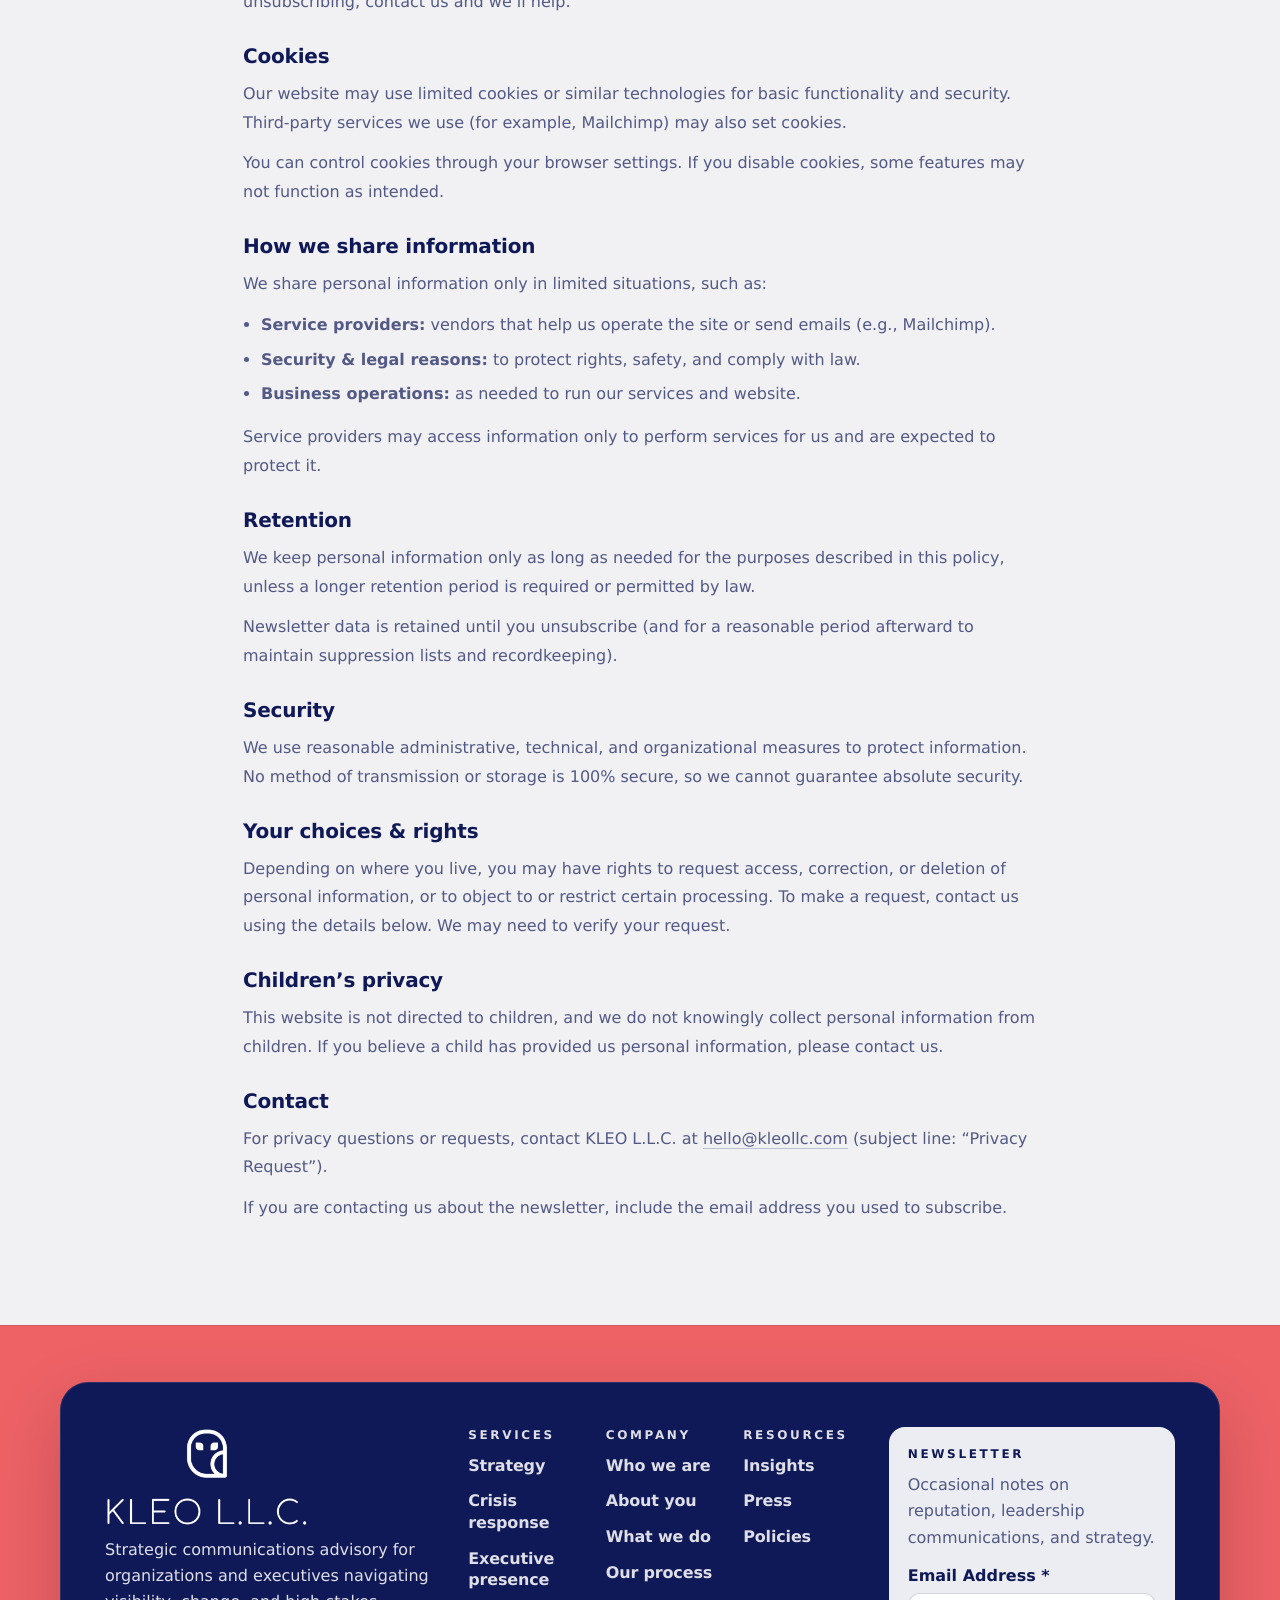
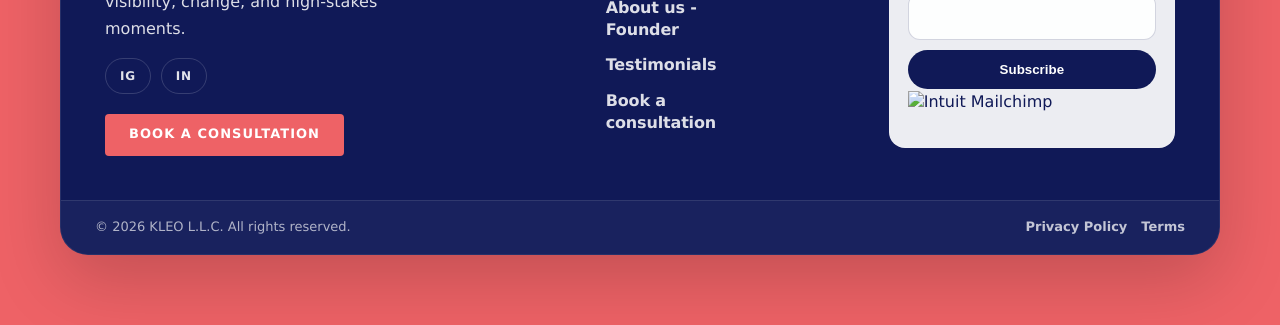
==== commit 65bed209: "Add cookie consent banner and Google Analytics to all pages Co-Authored-By: Claude Sonnet 4.6 <norep" ====
--- a/privacy-policy.html
+++ b/privacy-policy.html
@@ -1,6 +1,15 @@
   <!doctype html>
   <html lang="en">
     <head>
+      <!-- Google tag (gtag.js) -->
+      <script async src="https://www.googletagmanager.com/gtag/js?id=G-EB0EVBX7CP"></script>
+      <script>
+        window.dataLayer = window.dataLayer || [];
+        function gtag(){dataLayer.push(arguments);}
+        gtag('js', new Date());
+        gtag('config', 'G-EB0EVBX7CP');
+      </script>
+
       <meta charset="utf-8" />
       <meta name="viewport" content="width=device-width, initial-scale=1" />
 
@@ -22,6 +31,18 @@
     </head>
 
     <body class="legalPage">
+      <!-- Cookie consent banner -->
+      <div class="cookieBanner" id="cookieBanner" role="region" aria-label="Cookie consent" hidden>
+        <p class="cookieText">
+          We use cookies to improve your experience. By continuing to use this site, you agree to our
+          <a href="./privacy-policy.html">Privacy Policy</a>.
+        </p>
+        <div class="cookieActions">
+          <button class="cookieAccept" id="cookieAccept">Accept</button>
+          <button class="cookieDecline" id="cookieDecline">Decline</button>
+        </div>
+      </div>
+
       <a class="skip" href="#content">Skip to content</a>
 
       <!-- Top Bar -->
--- a/styles.css
+++ b/styles.css
@@ -1,6 +1,77 @@
 /* ======================================================
    KLEO — styles.css (fresh consolidated)
    ====================================================== */
+
+/* ======================================================
+   0) Cookie consent banner
+   ====================================================== */
+
+.cookieBanner{
+  position: fixed;
+  bottom: 24px;
+  left: 50%;
+  transform: translateX(-50%);
+  z-index: 9999;
+  width: min(560px, calc(100vw - 32px));
+  background: var(--ink, #101957);
+  color: #fff;
+  border-radius: 12px;
+  padding: 20px 24px;
+  display: flex;
+  align-items: center;
+  gap: 20px;
+  flex-wrap: wrap;
+  box-shadow: 0 8px 32px rgba(0,0,0,.28);
+}
+
+.cookieText{
+  flex: 1 1 200px;
+  margin: 0;
+  font-size: 13px;
+  line-height: 1.6;
+  color: rgba(255,255,255,.85);
+}
+
+.cookieText a{
+  color: #ee6266;
+  text-decoration: underline;
+}
+
+.cookieActions{
+  display: flex;
+  gap: 10px;
+  flex-shrink: 0;
+}
+
+.cookieAccept{
+  padding: 9px 20px;
+  background: #ee6266;
+  color: #fff;
+  border: none;
+  border-radius: 4px;
+  font-size: 12px;
+  font-weight: 700;
+  letter-spacing: .07em;
+  text-transform: uppercase;
+  cursor: pointer;
+  transition: opacity .2s ease;
+}
+.cookieAccept:hover{ opacity: .85; }
+
+.cookieDecline{
+  padding: 9px 20px;
+  background: transparent;
+  color: rgba(255,255,255,.7);
+  border: 1px solid rgba(255,255,255,.3);
+  border-radius: 4px;
+  font-size: 12px;
+  font-weight: 700;
+  letter-spacing: .07em;
+  text-transform: uppercase;
+  cursor: pointer;
+  transition: opacity .2s ease;
+}
+.cookieDecline:hover{ opacity: .7; }
 
 /* ======================================================
    1) Design tokens / globals
@@ -1043,6 +1114,11 @@
   background: var(--ink) !important;
   color: #fff !important;
   font-weight: 900 !important;
+  text-align: center !important;
+  line-height: 1 !important;
+  vertical-align: middle !important;
+  display: block !important;
+  width: 100% !important;
   cursor:pointer;
 }
 .footerNewsletter input[type="submit"]:hover,
